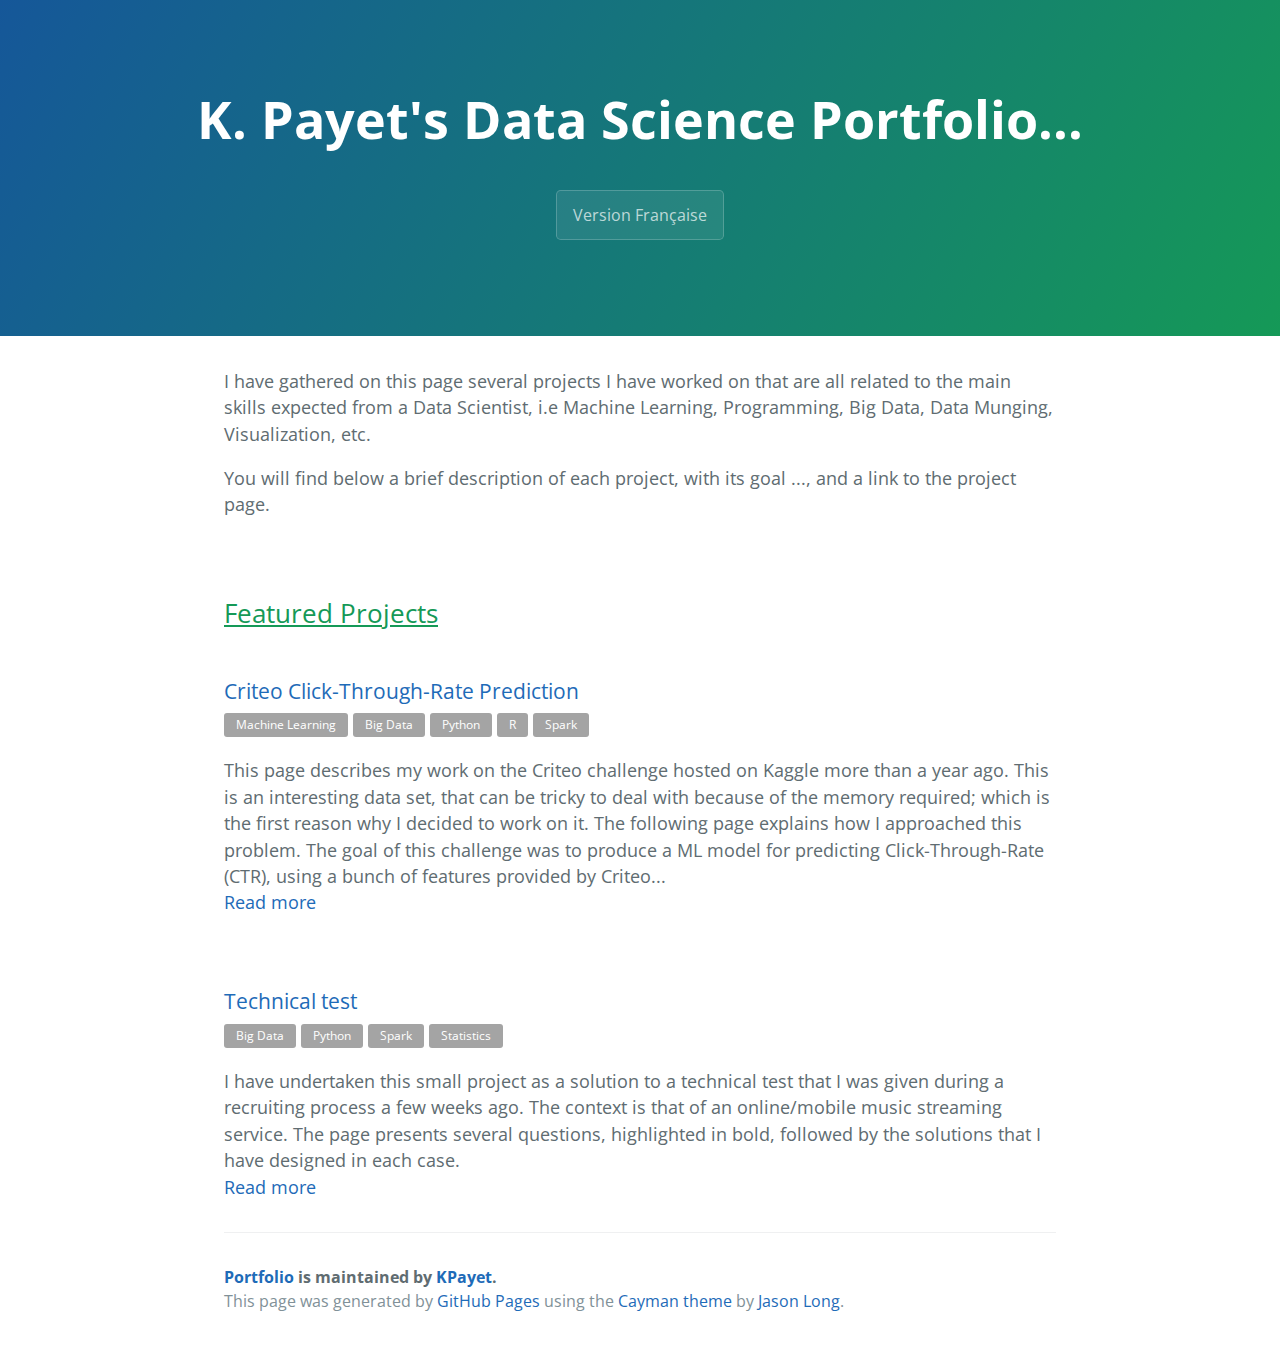
==== index.html @ 8aef6faf "added technical test to portfolio" ====
<!DOCTYPE html>
<html lang="en-us">
  <head>
    <meta charset="UTF-8">
    <title>Portfolio by KPayet</title>
    <meta name="viewport" content="width=device-width, initial-scale=1">
    <link rel="stylesheet" type="text/css" href="stylesheets/normalize.css" media="screen">
    <link href='https://fonts.googleapis.com/css?family=Open+Sans:400,700' rel='stylesheet' type='text/css'>
    <link rel="stylesheet" type="text/css" href="stylesheets/stylesheet.css" media="screen">
    <link rel="stylesheet" type="text/css" href="stylesheets/github-light.css" media="screen">
    <link rel="stylesheet" type="text/css" href="stylesheets/portfolioStylePerso.css" media="all">
  </head>
  <body>
    <section class="page-header">
      <h1 class="project-name">K. Payet's Data Science Portfolio...</h1>
      <h2 class="project-tagline"></h2>
      <a href="http://kpayet.github.io/Portfolio/index_fr.html" class="btn">Version Française</a>
    </section>

    <section class="main-content">
      <!--<h1><a id="portfolio" class="anchor" href="#portfolio" aria-hidden="true"><span class="octicon octicon-link"></span></a></h1>-->
      
      <p>I have gathered on this page several projects I have worked on that are all related to the main skills expected from a Data Scientist, i.e Machine Learning, Programming, Big Data, Data Munging, Visualization, etc.</p>
      <p>You will find below a brief description of each project, with its goal ..., and a link to the project page.</p> 
      <br/>
      
      <h2 style="text-decoration: underline">Featured Projects</h2>
      <br/>
      
      <div>
      	<h3>
      		<a href="http://kpayet.github.io/CriteoKaggle/">Criteo Click-Through-Rate Prediction</a>
      		<ul class="skillList">
				<li>Machine Learning</li>
				<li>Big Data</li>
				<li>Python</li>
				<li>R</li>
				<li>Spark</li>
			</ul>
      	</h3>

      	<p>This page describes my work on the Criteo challenge hosted on Kaggle more than a year ago. This is an interesting data set, that can be tricky to deal with because of the memory required; which is the first reason why I decided to work on it. The following page explains how I approached this problem.

The goal of this challenge was to produce a ML model for predicting Click-Through-Rate (CTR), using a bunch of features provided by Criteo...
<br/>
<a href="http://kpayet.github.io/CriteoKaggle">Read more</a>
		</p>
      </div>
      
      <br/><br/>
      
      <div>
      	<h3>
      		<a href="http://kpayet.github.io/DeezerTestTechnique/index_en.html">Technical test</a>
      		<ul class="skillList">
				<li>Big Data</li>
				<li>Python</li>
				<li>Spark</li>
				<li>Statistics</li>
			</ul>
      	</h3>

      	<p>I have undertaken this small project as a solution to a technical test that I was given during a recruiting process a few weeks ago. The context is that of an online/mobile music streaming service. 
      		
      		The page presents several questions, highlighted in bold, followed by the solutions that I have designed in each case. 
<br/>
<a href="http://kpayet.github.io/DeezerTestTechnique/index_en.html">Read more</a>
		</p>
      </div>

      <footer class="site-footer">
        <span class="site-footer-owner"><a href="https://github.com/KPayet/Portfolio">Portfolio</a> is maintained by <a href="https://github.com/KPayet">KPayet</a>.</span>

        <span class="site-footer-credits">This page was generated by <a href="https://pages.github.com">GitHub Pages</a> using the <a href="https://github.com/jasonlong/cayman-theme">Cayman theme</a> by <a href="https://twitter.com/jasonlong">Jason Long</a>.</span>
      </footer>

    </section>

  
  </body>
</html>
---- stylesheets/stylesheet.css ----
* {
  box-sizing: border-box; }

body {
  padding: 0;
  margin: 0;
  font-family: "Open Sans", "Helvetica Neue", Helvetica, Arial, sans-serif;
  font-size: 16px;
  line-height: 1.5;
  color: #606c71; }

a {
  color: #1e6bb8;
  text-decoration: none; }
  a:hover {
    text-decoration: underline; }

.btn {
  display: inline-block;
  margin-bottom: 1rem;
  color: rgba(255, 255, 255, 0.7);
  background-color: rgba(255, 255, 255, 0.08);
  border-color: rgba(255, 255, 255, 0.2);
  border-style: solid;
  border-width: 1px;
  border-radius: 0.3rem;
  transition: color 0.2s, background-color 0.2s, border-color 0.2s; }
  .btn + .btn {
    margin-left: 1rem; }

.btn:hover {
  color: rgba(255, 255, 255, 0.8);
  text-decoration: none;
  background-color: rgba(255, 255, 255, 0.2);
  border-color: rgba(255, 255, 255, 0.3); }

@media screen and (min-width: 64em) {
  .btn {
    padding: 0.75rem 1rem; } }

@media screen and (min-width: 42em) and (max-width: 64em) {
  .btn {
    padding: 0.6rem 0.9rem;
    font-size: 0.9rem; } }

@media screen and (max-width: 42em) {
  .btn {
    display: block;
    width: 100%;
    padding: 0.75rem;
    font-size: 0.9rem; }
    .btn + .btn {
      margin-top: 1rem;
      margin-left: 0; } }

.page-header {
  color: #fff;
  text-align: center;
  background-color: #159957;
  background-image: linear-gradient(120deg, #155799, #159957); }

@media screen and (min-width: 64em) {
  .page-header {
    padding: 5rem 6rem; } }

@media screen and (min-width: 42em) and (max-width: 64em) {
  .page-header {
    padding: 3rem 4rem; } }

@media screen and (max-width: 42em) {
  .page-header {
    padding: 2rem 1rem; } }

.project-name {
  margin-top: 0;
  margin-bottom: 0.1rem; }

@media screen and (min-width: 64em) {
  .project-name {
    font-size: 3.25rem; } }

@media screen and (min-width: 42em) and (max-width: 64em) {
  .project-name {
    font-size: 2.25rem; } }

@media screen and (max-width: 42em) {
  .project-name {
    font-size: 1.75rem; } }

.project-tagline {
  margin-bottom: 2rem;
  font-weight: normal;
  opacity: 0.7; }

@media screen and (min-width: 64em) {
  .project-tagline {
    font-size: 1.25rem; } }

@media screen and (min-width: 42em) and (max-width: 64em) {
  .project-tagline {
    font-size: 1.15rem; } }

@media screen and (max-width: 42em) {
  .project-tagline {
    font-size: 1rem; } }

.main-content :first-child {
  margin-top: 0; }
.main-content img {
  max-width: 100%; }
.main-content h1, .main-content h2, .main-content h3, .main-content h4, .main-content h5, .main-content h6 {
  margin-top: 2rem;
  margin-bottom: 1rem;
  font-weight: normal;
  color: #159957; }
.main-content p {
  margin-bottom: 1em; }
.main-content code {
  padding: 2px 4px;
  font-family: Consolas, "Liberation Mono", Menlo, Courier, monospace;
  font-size: 0.9rem;
  color: #383e41;
  background-color: #f3f6fa;
  border-radius: 0.3rem; }
.main-content pre {
  padding: 0.8rem;
  margin-top: 0;
  margin-bottom: 1rem;
  font: 1rem Consolas, "Liberation Mono", Menlo, Courier, monospace;
  color: #567482;
  word-wrap: normal;
  background-color: #f3f6fa;
  border: solid 1px #dce6f0;
  border-radius: 0.3rem; }
  .main-content pre > code {
    padding: 0;
    margin: 0;
    font-size: 0.9rem;
    color: #567482;
    word-break: normal;
    white-space: pre;
    background: transparent;
    border: 0; }
.main-content .highlight {
  margin-bottom: 1rem; }
  .main-content .highlight pre {
    margin-bottom: 0;
    word-break: normal; }
.main-content .highlight pre, .main-content pre {
  padding: 0.8rem;
  overflow: auto;
  font-size: 0.9rem;
  line-height: 1.45;
  border-radius: 0.3rem; }
.main-content pre code, .main-content pre tt {
  display: inline;
  max-width: initial;
  padding: 0;
  margin: 0;
  overflow: initial;
  line-height: inherit;
  word-wrap: normal;
  background-color: transparent;
  border: 0; }
  .main-content pre code:before, .main-content pre code:after, .main-content pre tt:before, .main-content pre tt:after {
    content: normal; }
.main-content ul, .main-content ol {
  margin-top: 0; }
.main-content blockquote {
  padding: 0 1rem;
  margin-left: 0;
  color: #819198;
  border-left: 0.3rem solid #dce6f0; }
  .main-content blockquote > :first-child {
    margin-top: 0; }
  .main-content blockquote > :last-child {
    margin-bottom: 0; }
.main-content table {
  display: block;
  width: 100%;
  overflow: auto;
  word-break: normal;
  word-break: keep-all; }
  .main-content table th {
    font-weight: bold; }
  .main-content table th, .main-content table td {
    padding: 0.5rem 1rem;
    border: 1px solid #e9ebec; }
.main-content dl {
  padding: 0; }
  .main-content dl dt {
    padding: 0;
    margin-top: 1rem;
    font-size: 1rem;
    font-weight: bold; }
  .main-content dl dd {
    padding: 0;
    margin-bottom: 1rem; }
.main-content hr {
  height: 2px;
  padding: 0;
  margin: 1rem 0;
  background-color: #eff0f1;
  border: 0; }

@media screen and (min-width: 64em) {
  .main-content {
    max-width: 64rem;
    padding: 2rem 6rem;
    margin: 0 auto;
    font-size: 1.1rem; } }

@media screen and (min-width: 42em) and (max-width: 64em) {
  .main-content {
    padding: 2rem 4rem;
    font-size: 1.1rem; } }

@media screen and (max-width: 42em) {
  .main-content {
    padding: 2rem 1rem;
    font-size: 1rem; } }

.site-footer {
  padding-top: 2rem;
  margin-top: 2rem;
  border-top: solid 1px #eff0f1; }

.site-footer-owner {
  display: block;
  font-weight: bold; }

.site-footer-credits {
  color: #819198; }

@media screen and (min-width: 64em) {
  .site-footer {
    font-size: 1rem; } }

@media screen and (min-width: 42em) and (max-width: 64em) {
  .site-footer {
    font-size: 1rem; } }

@media screen and (max-width: 42em) {
  .site-footer {
    font-size: 0.9rem; } }
---- stylesheets/github-light.css ----
/*
   Copyright 2014 GitHub Inc.

   Licensed under the Apache License, Version 2.0 (the "License");
   you may not use this file except in compliance with the License.
   You may obtain a copy of the License at

       http://www.apache.org/licenses/LICENSE-2.0

   Unless required by applicable law or agreed to in writing, software
   distributed under the License is distributed on an "AS IS" BASIS,
   WITHOUT WARRANTIES OR CONDITIONS OF ANY KIND, either express or implied.
   See the License for the specific language governing permissions and
   limitations under the License.

*/

.pl-c /* comment */ {
  color: #969896;
}

.pl-c1      /* constant, markup.raw, meta.diff.header, meta.module-reference, meta.property-name, support, support.constant, support.variable, variable.other.constant */,
.pl-s .pl-v /* string variable */ {
  color: #0086b3;
}

.pl-e  /* entity */,
.pl-en /* entity.name */ {
  color: #795da3;
}

.pl-s .pl-s1 /* string source */,
.pl-smi      /* storage.modifier.import, storage.modifier.package, storage.type.java, variable.other, variable.parameter.function */ {
  color: #333;
}

.pl-ent /* entity.name.tag */ {
  color: #63a35c;
}

.pl-k /* keyword, storage, storage.type */ {
  color: #a71d5d;
}

.pl-pds              /* punctuation.definition.string, string.regexp.character-class */,
.pl-s                /* string */,
.pl-s .pl-pse .pl-s1 /* string punctuation.section.embedded source */,
.pl-sr               /* string.regexp */,
.pl-sr .pl-cce       /* string.regexp constant.character.escape */,
.pl-sr .pl-sra       /* string.regexp string.regexp.arbitrary-repitition */,
.pl-sr .pl-sre       /* string.regexp source.ruby.embedded */ {
  color: #183691;
}

.pl-v /* variable */ {
  color: #ed6a43;
}

.pl-id /* invalid.deprecated */ {
  color: #b52a1d;
}

.pl-ii /* invalid.illegal */ {
  background-color: #b52a1d;
  color: #f8f8f8;
}

.pl-sr .pl-cce /* string.regexp constant.character.escape */ {
  color: #63a35c;
  font-weight: bold;
}

.pl-ml /* markup.list */ {
  color: #693a17;
}

.pl-mh        /* markup.heading */,
.pl-mh .pl-en /* markup.heading entity.name */,
.pl-ms        /* meta.separator */ {
  color: #1d3e81;
  font-weight: bold;
}

.pl-mq /* markup.quote */ {
  color: #008080;
}

.pl-mi /* markup.italic */ {
  color: #333;
  font-style: italic;
}

.pl-mb /* markup.bold */ {
  color: #333;
  font-weight: bold;
}

.pl-md /* markup.deleted, meta.diff.header.from-file */ {
  background-color: #ffecec;
  color: #bd2c00;
}

.pl-mi1 /* markup.inserted, meta.diff.header.to-file */ {
  background-color: #eaffea;
  color: #55a532;
}

.pl-mdr /* meta.diff.range */ {
  color: #795da3;
  font-weight: bold;
}

.pl-mo /* meta.output */ {
  color: #1d3e81;
}
---- stylesheets/portfolioStylePerso.css ----
.skillList{
	padding:0!important;
	margin:0 0 20px 0 !important;
	}

.skillList li{
	font-size:12px !important;
	background: #A4A4A4;
	display:inline-block;
	color:#fff!important;
	text-decoration:none;
	position:relative;
	padding:12px !important;
	border:none;
	-webkit-border-radius:3px;
	-moz-border-radius:3px;
	border-radius:3px;
	line-height:0;
	}
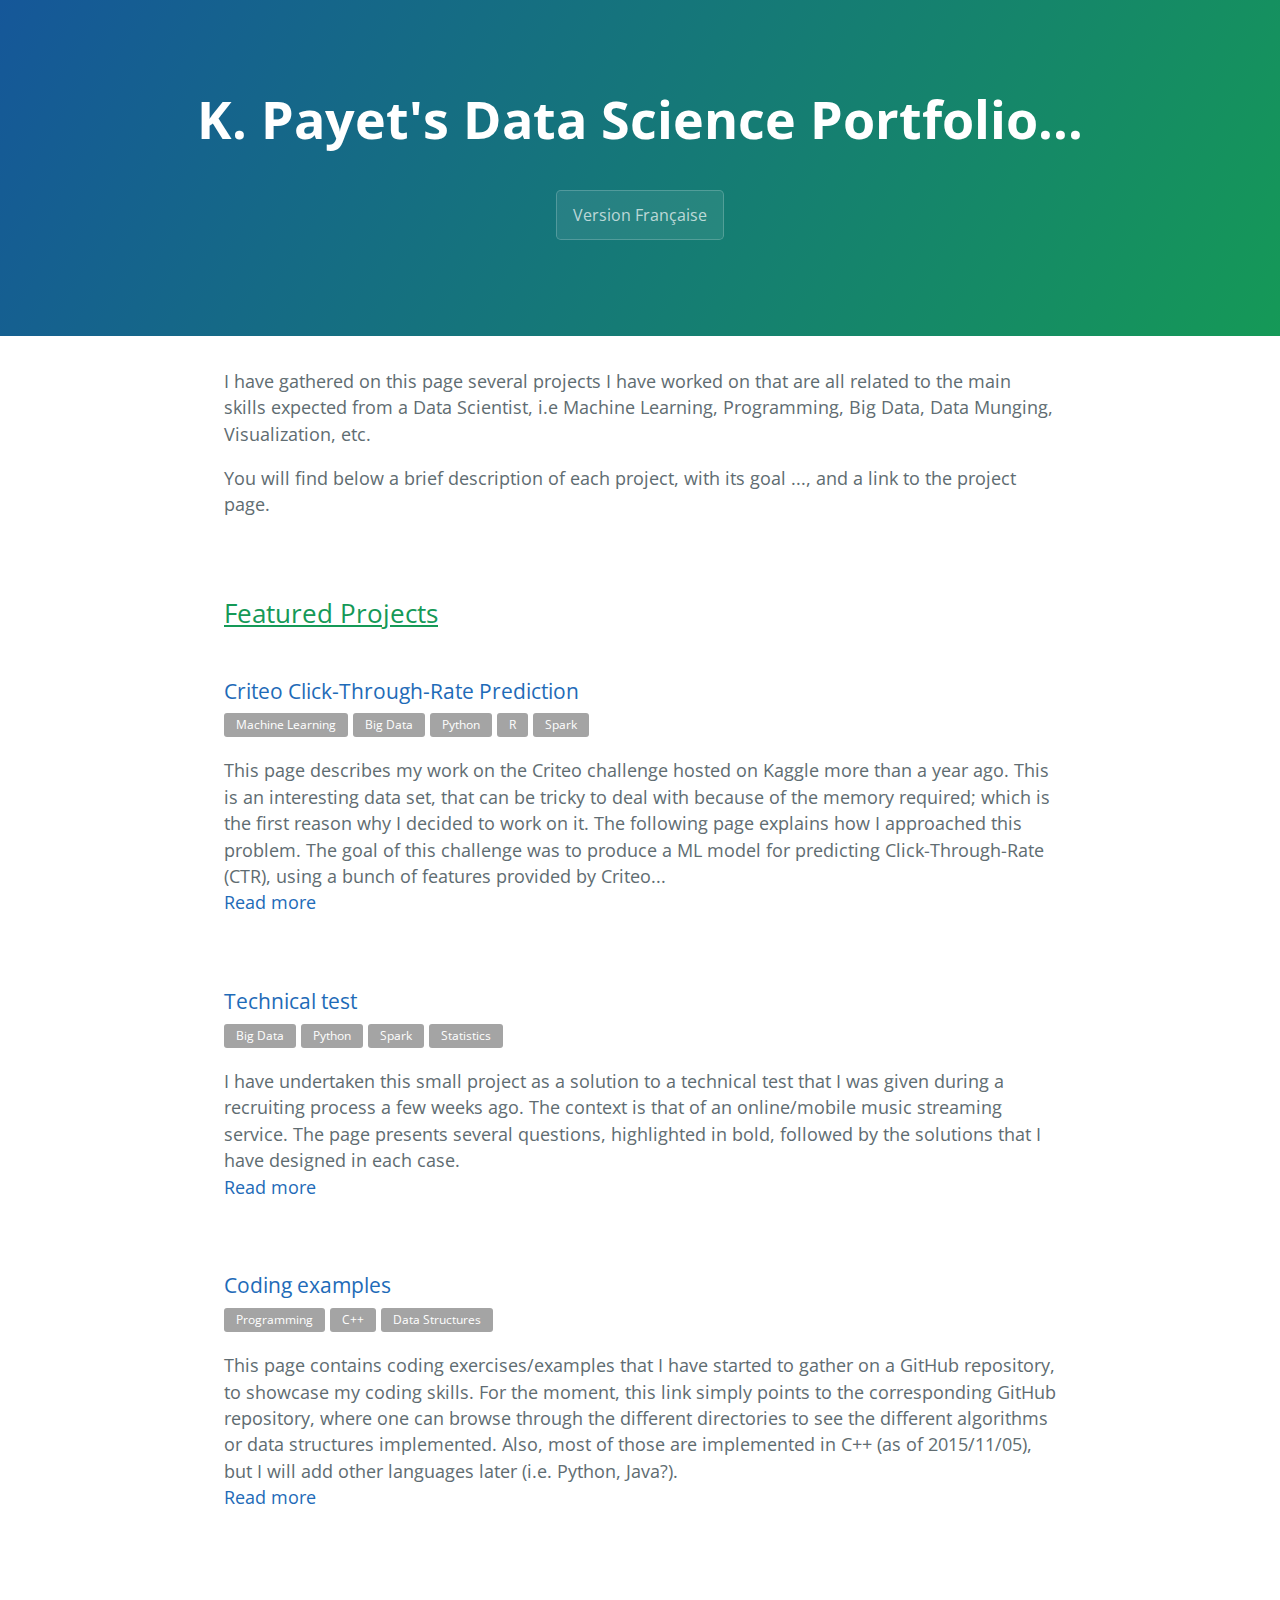
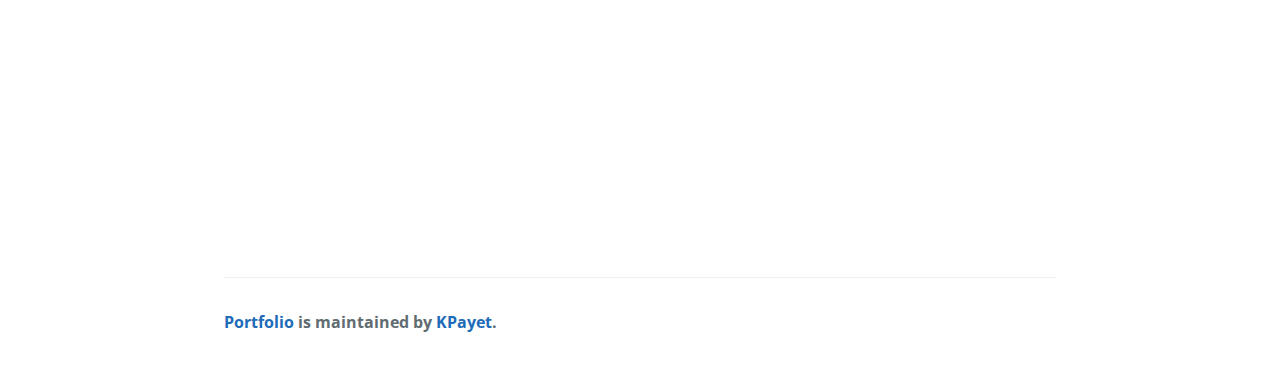
==== commit f0caab1b: "added link to coding drills repository" ====
--- a/index.html
+++ b/index.html
@@ -67,11 +67,32 @@
 <a href="http://kpayet.github.io/DeezerTestTechnique/index_en.html">Read more</a>
 		</p>
       </div>
+	  
+      <br/><br/>
+      
+      <div>
+      	<h3>
+      		<a href="https://github.com/KPayet/CodingDrills">Coding examples</a>
+      		<ul class="skillList">
+				<li>Programming</li>
+				<li>C++</li>
+				<li>Data Structures</li>
+			</ul>
+      	</h3>
 
+      	<p>This page contains coding exercises/examples that I have started to gather on a GitHub repository, to showcase my coding skills.
+      		
+      		For the moment, this link simply points to the corresponding GitHub repository, where one can browse through the different directories to see the different algorithms or data structures implemented. Also, most of those are implemented in C++ (as of 2015/11/05), but I will add other languages later (i.e. Python, Java?).
+<br/>
+<a href="https://github.com/KPayet/CodingDrills">Read more</a>
+		</p>
+      </div>
+      
+      <br/><br/><br/><br/><br/><br/><br/><br/><br/><br/><br/><br/>
       <footer class="site-footer">
         <span class="site-footer-owner"><a href="https://github.com/KPayet/Portfolio">Portfolio</a> is maintained by <a href="https://github.com/KPayet">KPayet</a>.</span>
 
-        <span class="site-footer-credits">This page was generated by <a href="https://pages.github.com">GitHub Pages</a> using the <a href="https://github.com/jasonlong/cayman-theme">Cayman theme</a> by <a href="https://twitter.com/jasonlong">Jason Long</a>.</span>
+        <!--<span class="site-footer-credits">This page was generated by <a href="https://pages.github.com">GitHub Pages</a> using the <a href="https://github.com/jasonlong/cayman-theme">Cayman theme</a> by <a href="https://twitter.com/jasonlong">Jason Long</a>.</span>-->
       </footer>
 
     </section>
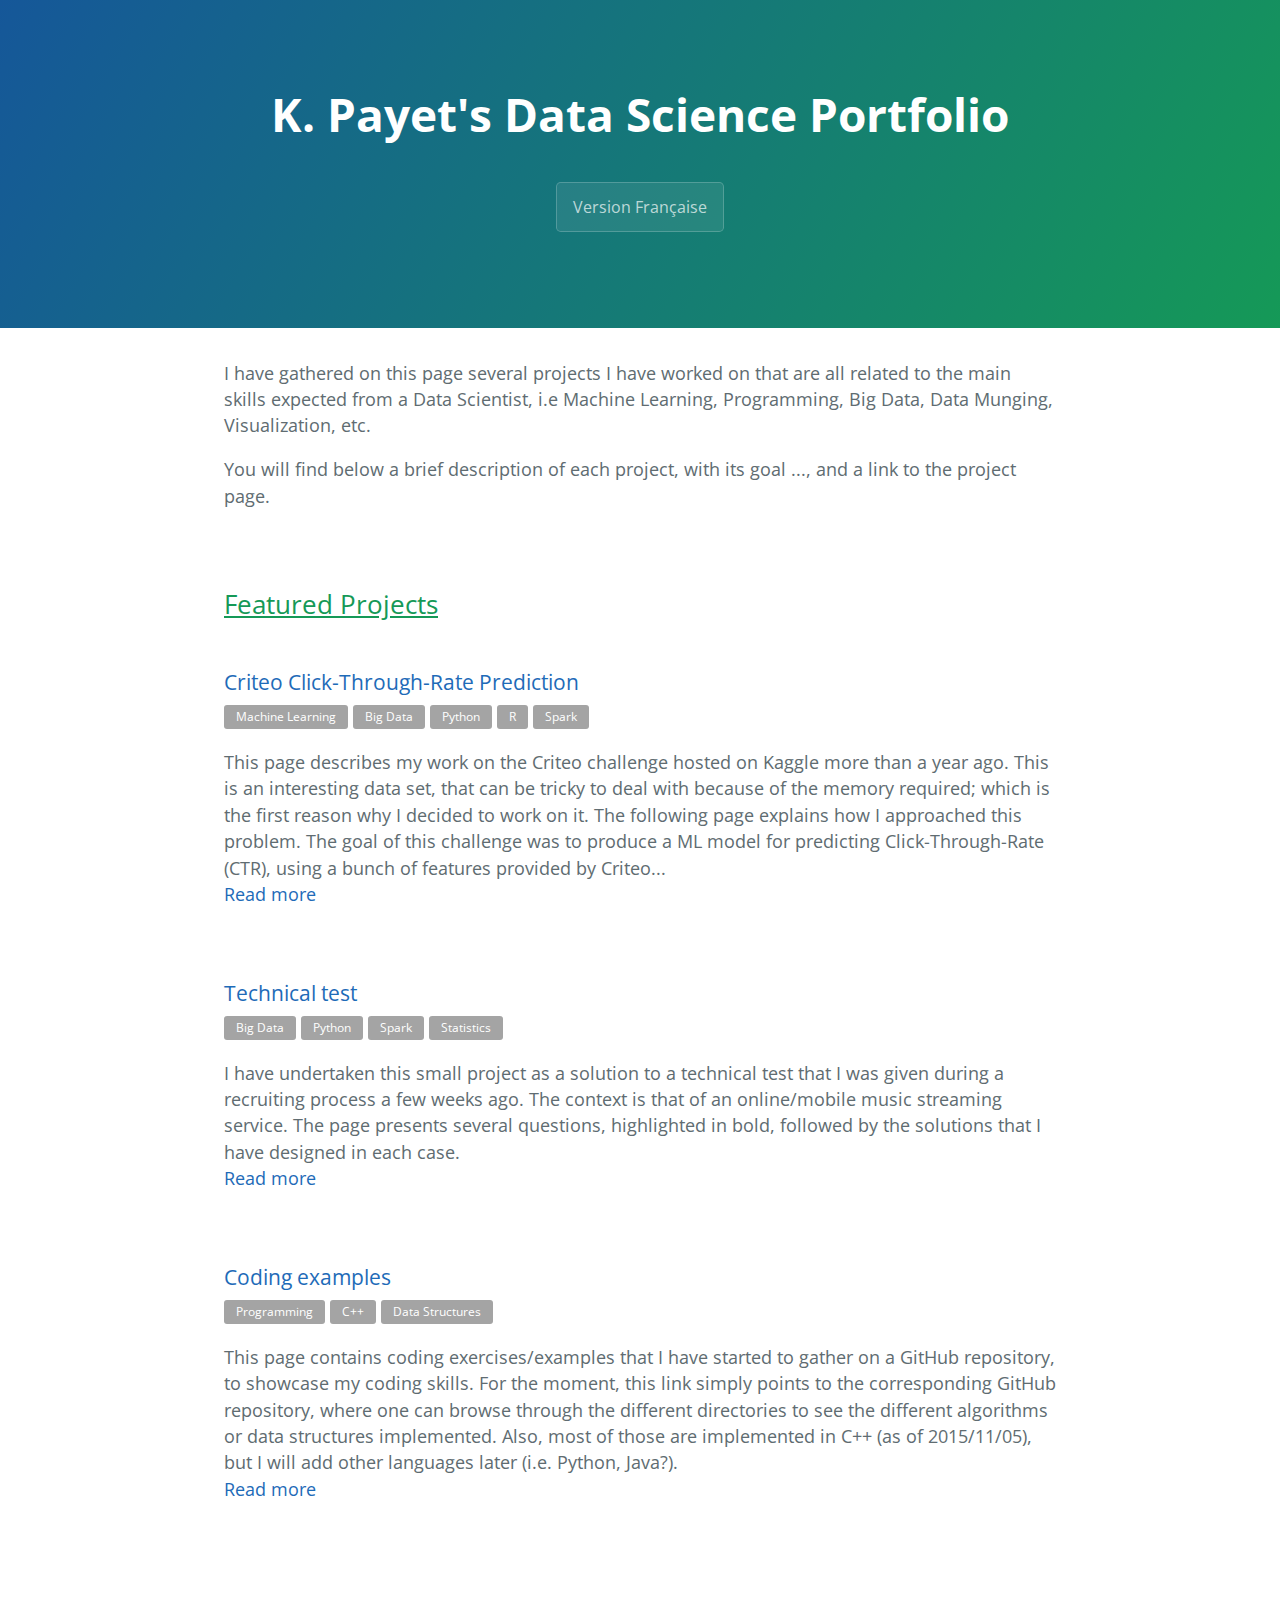
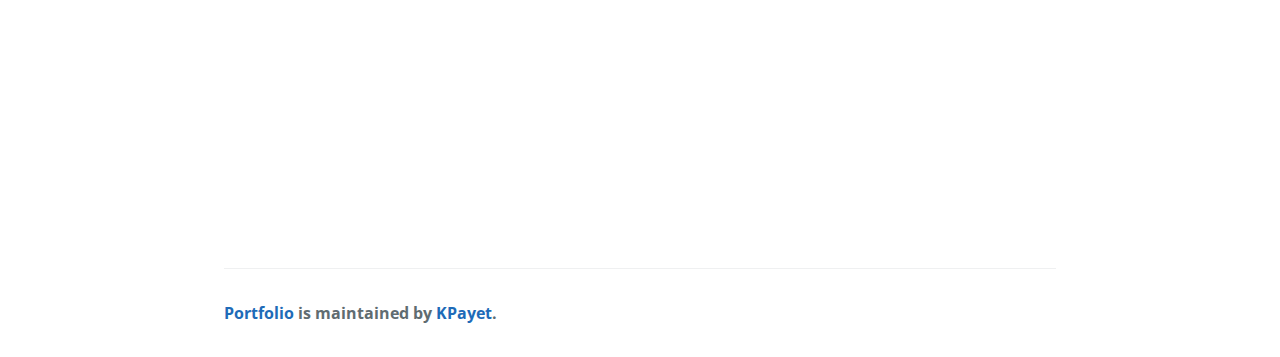
==== commit c3315f27: "minor change" ====
--- a/index.html
+++ b/index.html
@@ -12,7 +12,7 @@
   </head>
   <body>
     <section class="page-header">
-      <h1 class="project-name">K. Payet's Data Science Portfolio...</h1>
+      <h1 class="project-name">K. Payet's Data Science Portfolio</h1>
       <h2 class="project-tagline"></h2>
       <a href="http://kpayet.github.io/Portfolio/index_fr.html" class="btn">Version Française</a>
     </section>
--- a/stylesheets/stylesheet.css
+++ b/stylesheets/stylesheet.css
@@ -77,7 +77,7 @@
 
 @media screen and (min-width: 64em) {
   .project-name {
-    font-size: 3.25rem; } }
+    font-size: 2.9rem; } }
 
 @media screen and (min-width: 42em) and (max-width: 64em) {
   .project-name {
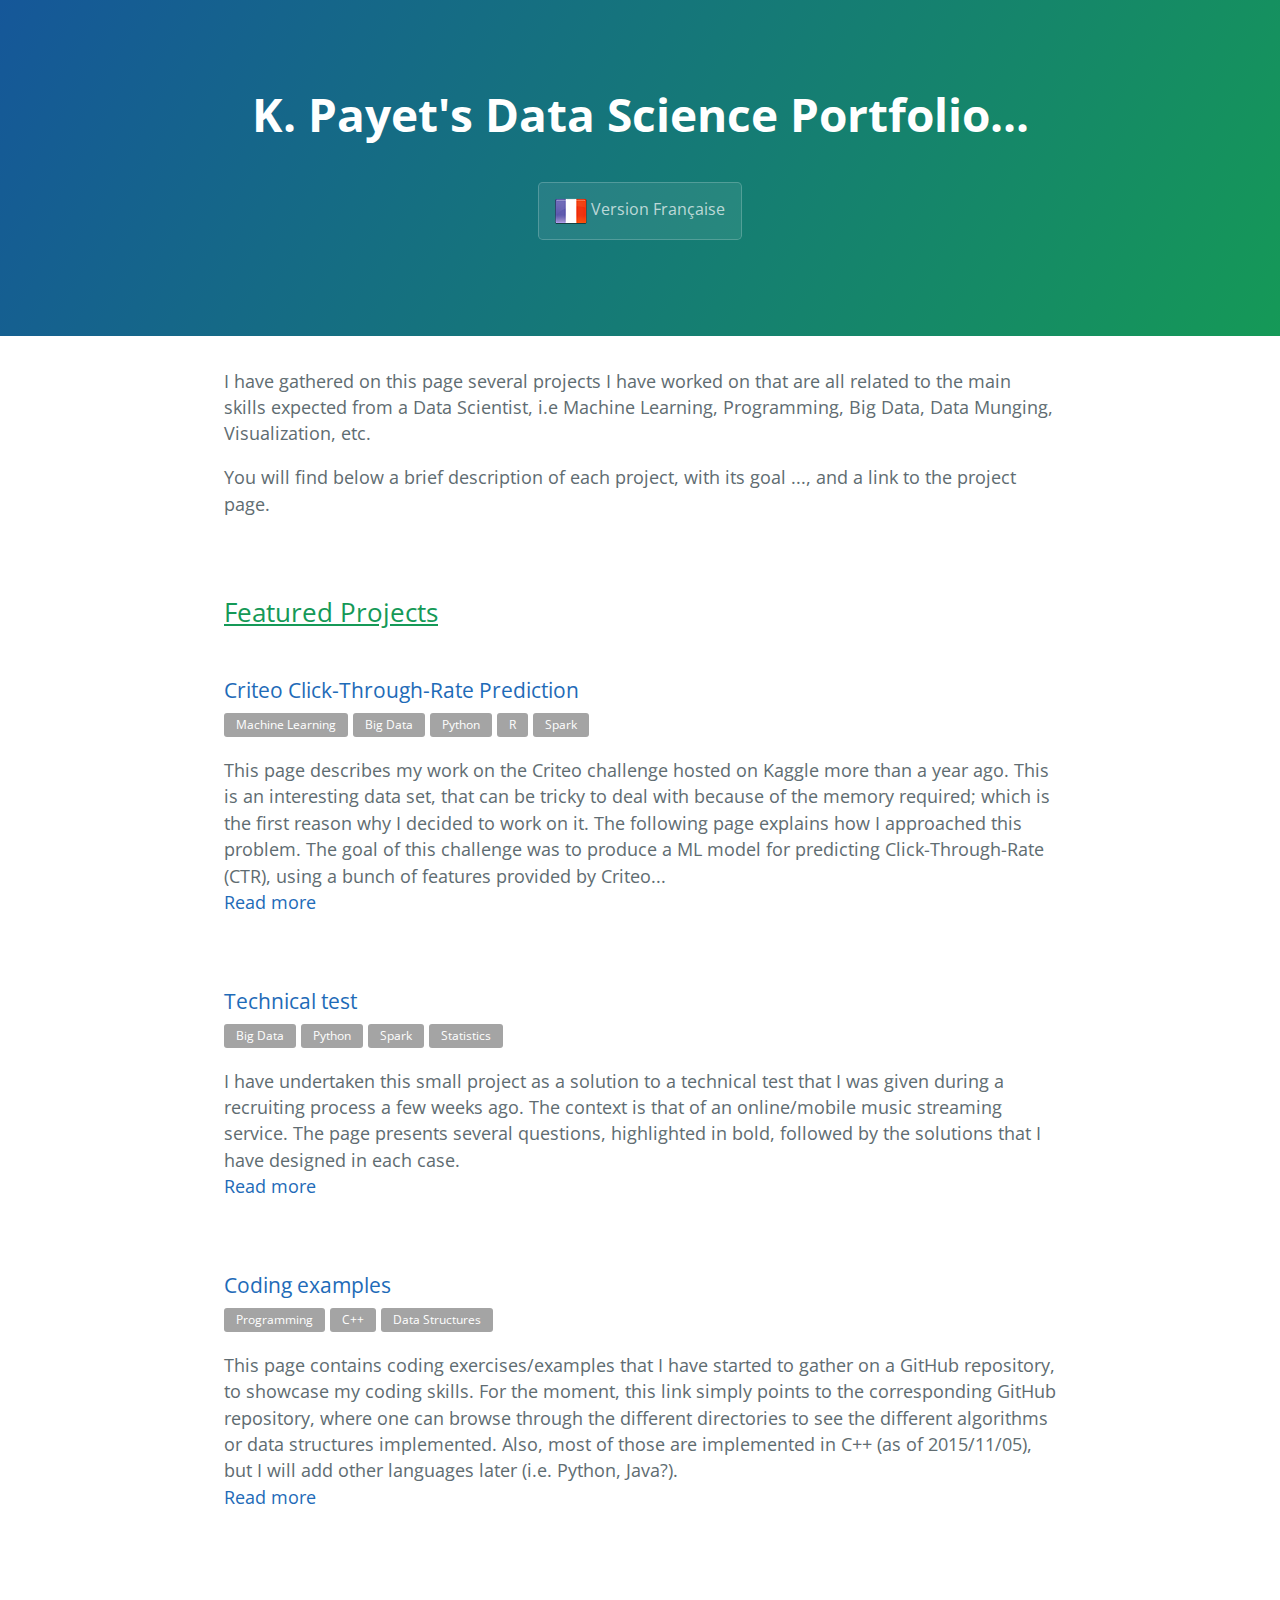
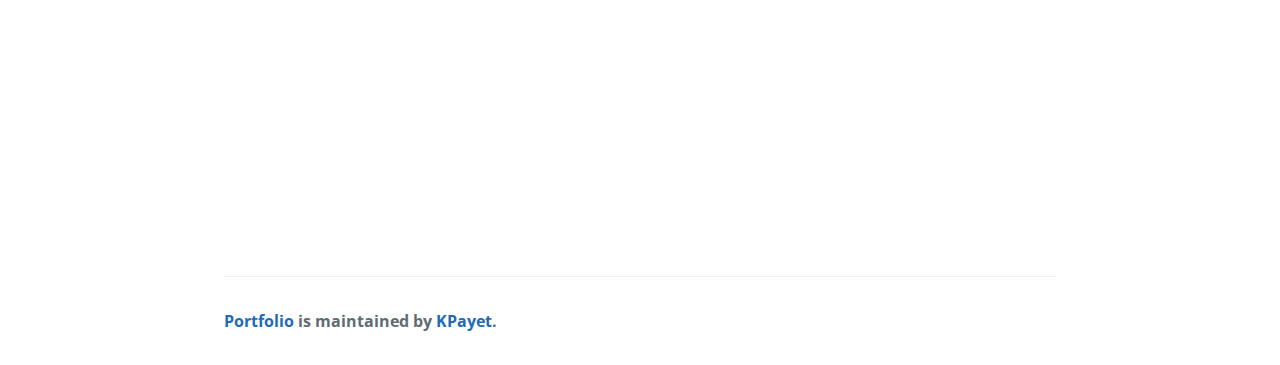
==== commit 4aed07b7: "added icons for different languages links + img folder. Can't really align text and icon..." ====
--- a/index.html
+++ b/index.html
@@ -12,9 +12,9 @@
   </head>
   <body>
     <section class="page-header">
-      <h1 class="project-name">K. Payet's Data Science Portfolio</h1>
+      <h1 class="project-name">K. Payet's Data Science Portfolio...</h1>
       <h2 class="project-tagline"></h2>
-      <a href="http://kpayet.github.io/Portfolio/index_fr.html" class="btn">Version Française</a>
+      <a href="http://kpayet.github.io/Portfolio/index_fr.html" class="btn"><span style="vertical-align: middle;"><img style="display: inline-block; vertical-align: middle;" src="img/fr_flag_32x32.png"/>  Version Française</span></a>
     </section>
 
     <section class="main-content">
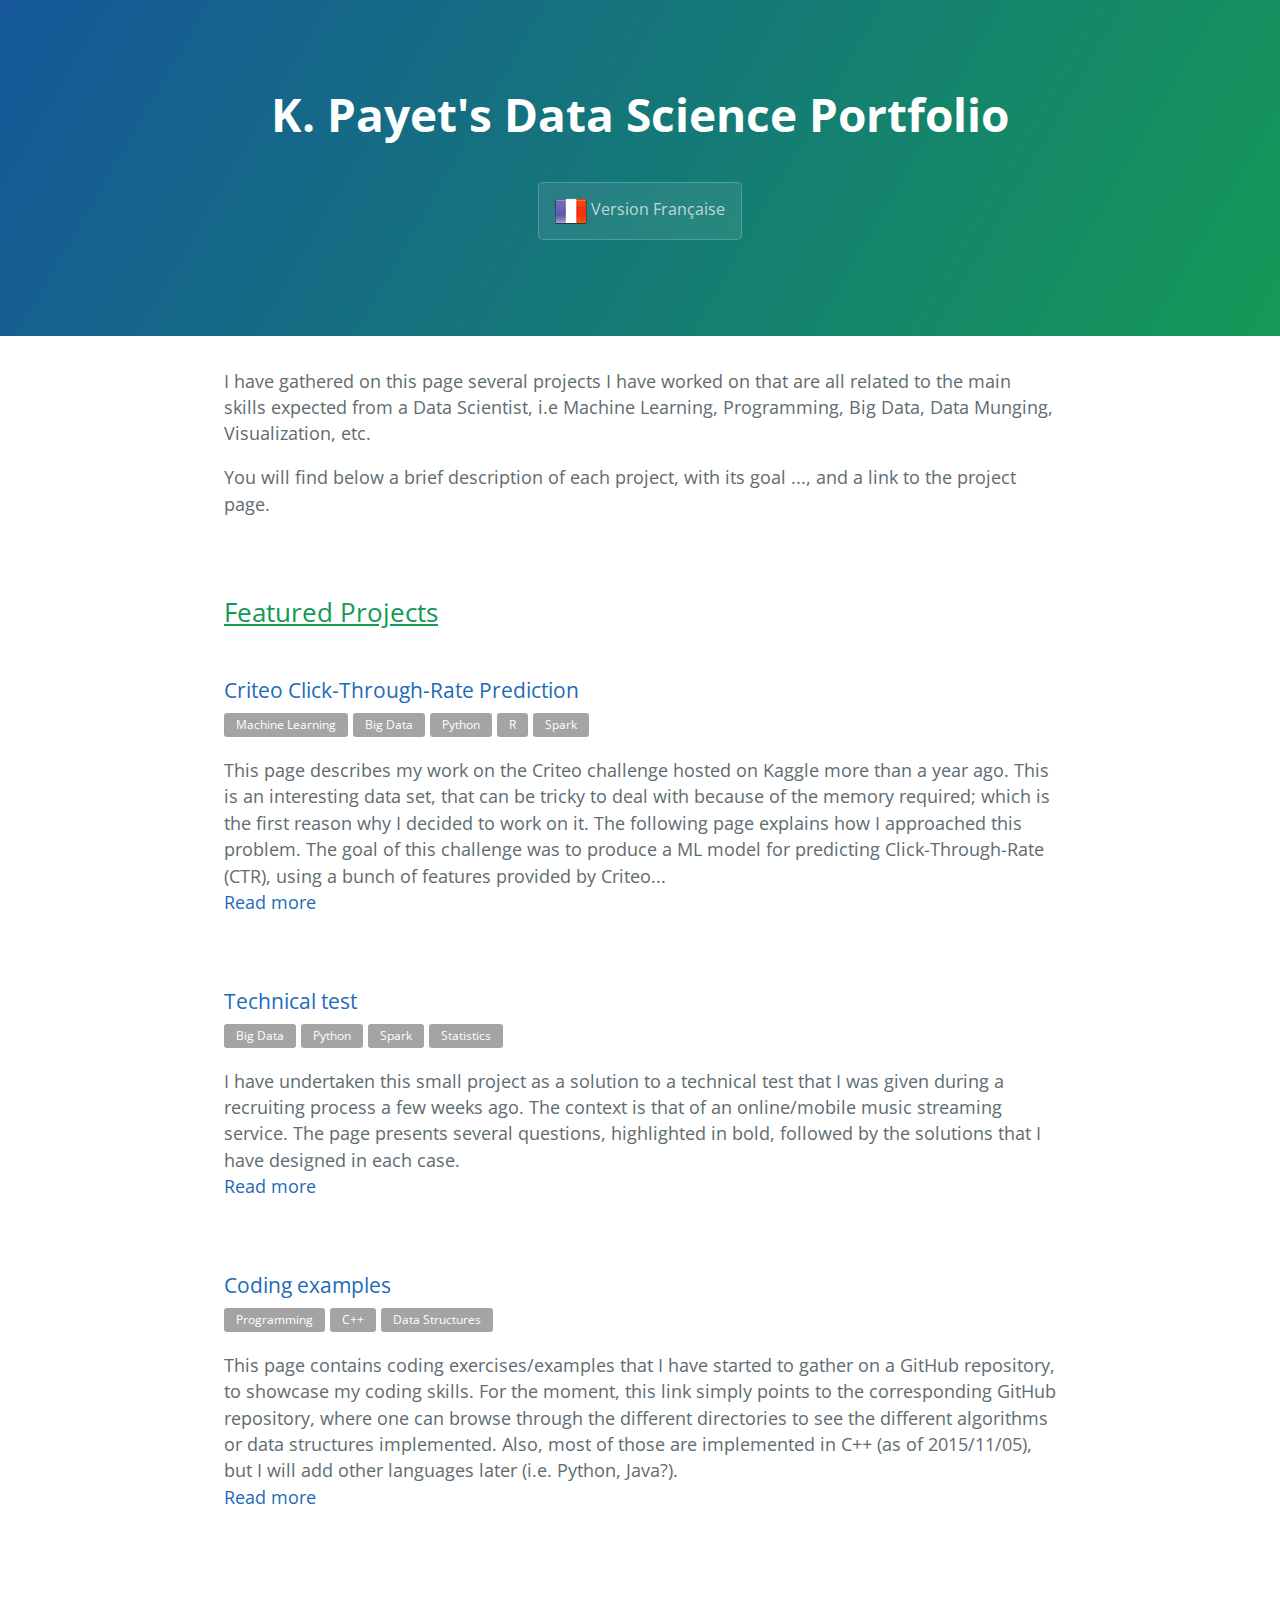
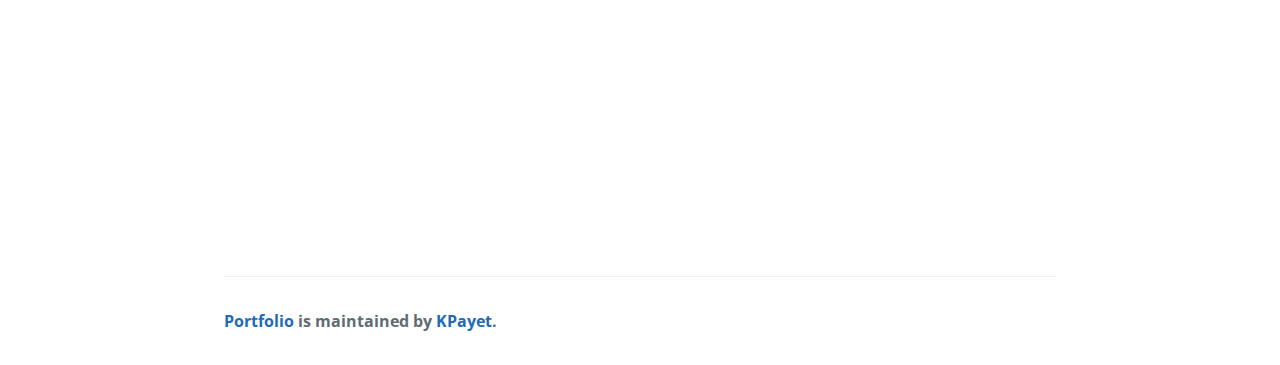
==== commit dd69267c: "Merge branch 'gh-pages' of https://github.com/KPayet/Portfolio into gh-pages" ====
--- a/index.html
+++ b/index.html
@@ -12,7 +12,7 @@
   </head>
   <body>
     <section class="page-header">
-      <h1 class="project-name">K. Payet's Data Science Portfolio...</h1>
+      <h1 class="project-name">K. Payet's Data Science Portfolio</h1>
       <h2 class="project-tagline"></h2>
       <a href="http://kpayet.github.io/Portfolio/index_fr.html" class="btn"><span style="vertical-align: middle;"><img style="display: inline-block; vertical-align: middle;" src="img/fr_flag_32x32.png"/>  Version Française</span></a>
     </section>
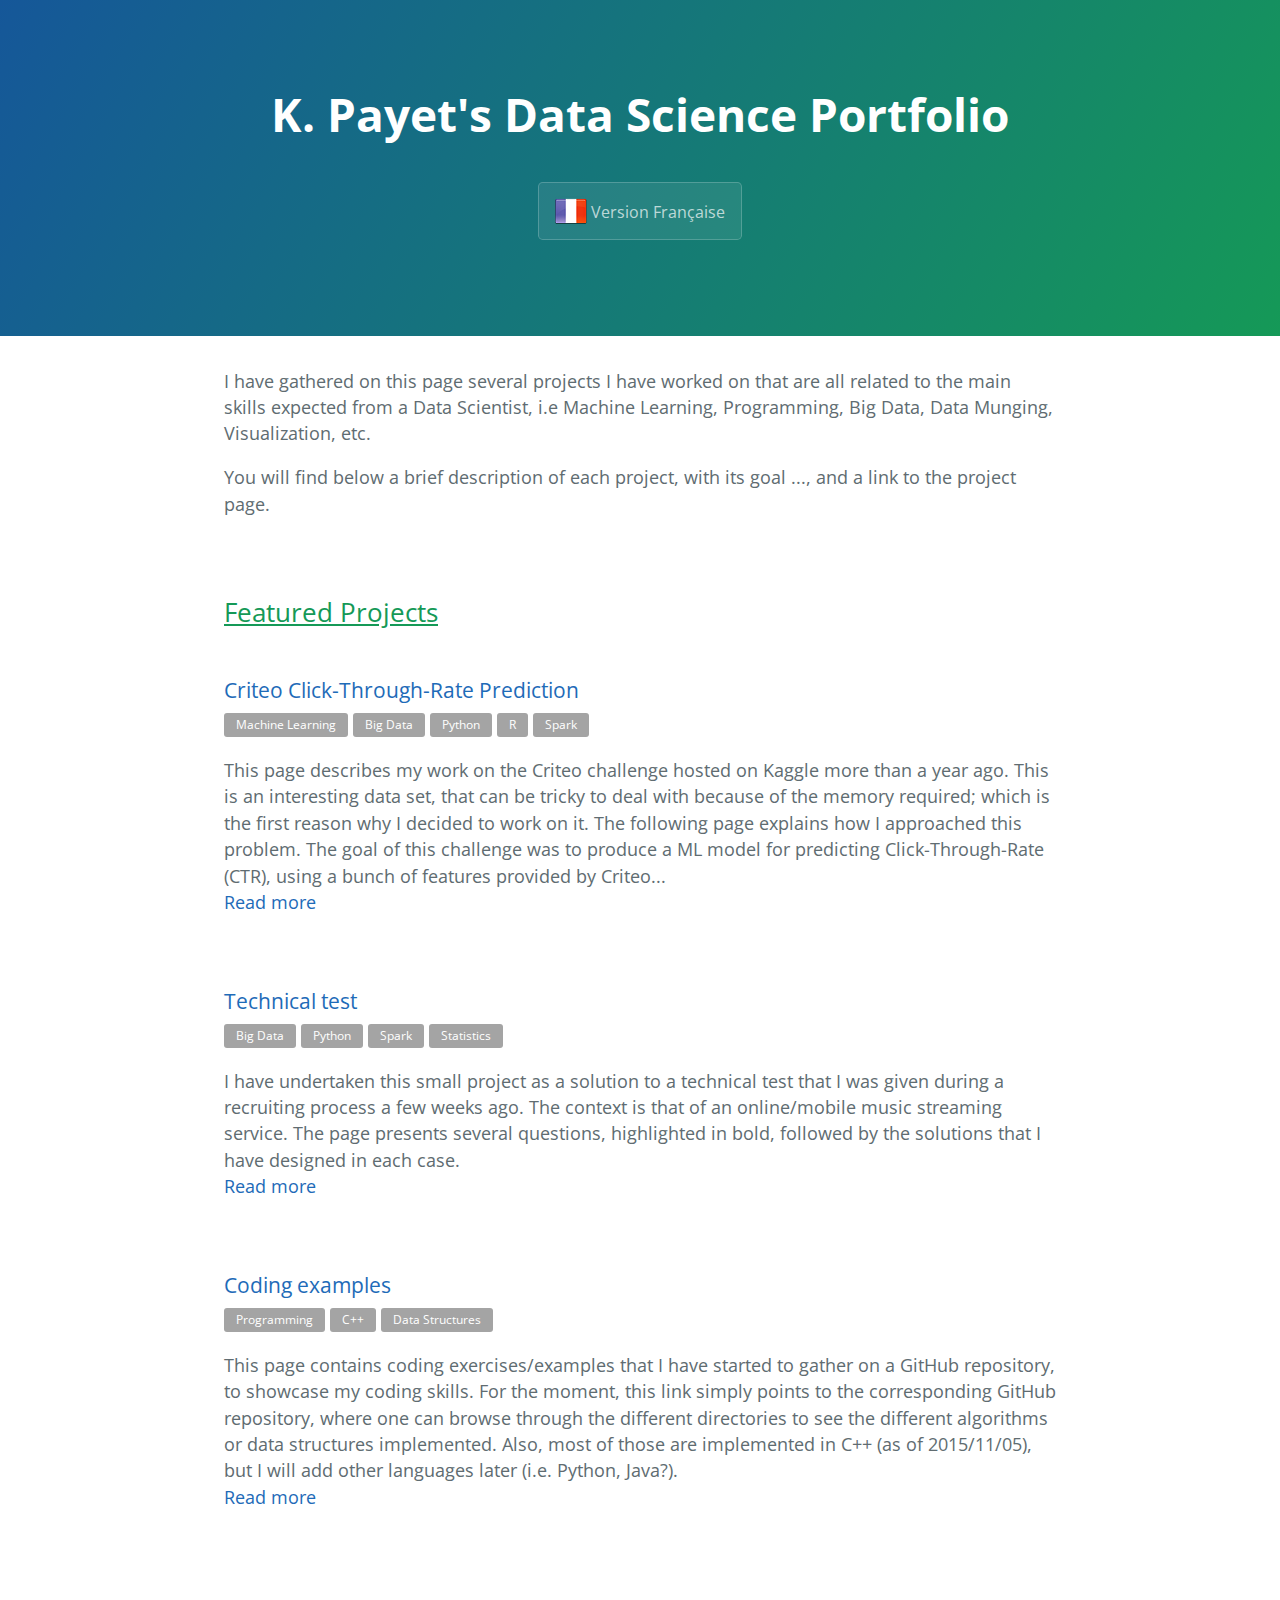
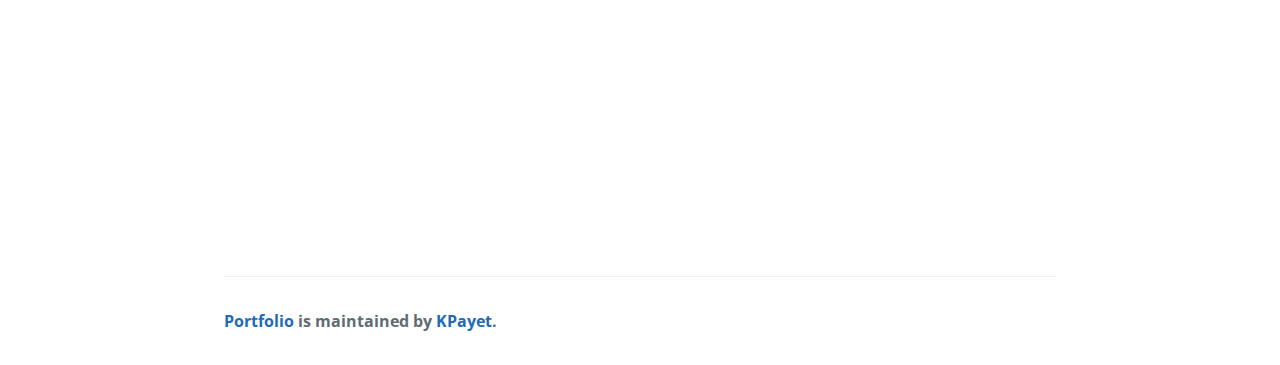
==== commit 038a1c0c: "cosmetics" ====
--- a/index.html
+++ b/index.html
@@ -14,7 +14,9 @@
     <section class="page-header">
       <h1 class="project-name">K. Payet's Data Science Portfolio</h1>
       <h2 class="project-tagline"></h2>
-      <a href="http://kpayet.github.io/Portfolio/index_fr.html" class="btn"><span style="vertical-align: middle;"><img style="display: inline-block; vertical-align: middle;" src="img/fr_flag_32x32.png"/>  Version Française</span></a>
+      <a href="http://kpayet.github.io/Portfolio/index_fr.html" class="btn">
+      	<div><img style="vertical-align: -39%" src="img/fr_flag_32x32.png"/>  Version Française</div>
+      </a>
     </section>
 
     <section class="main-content">
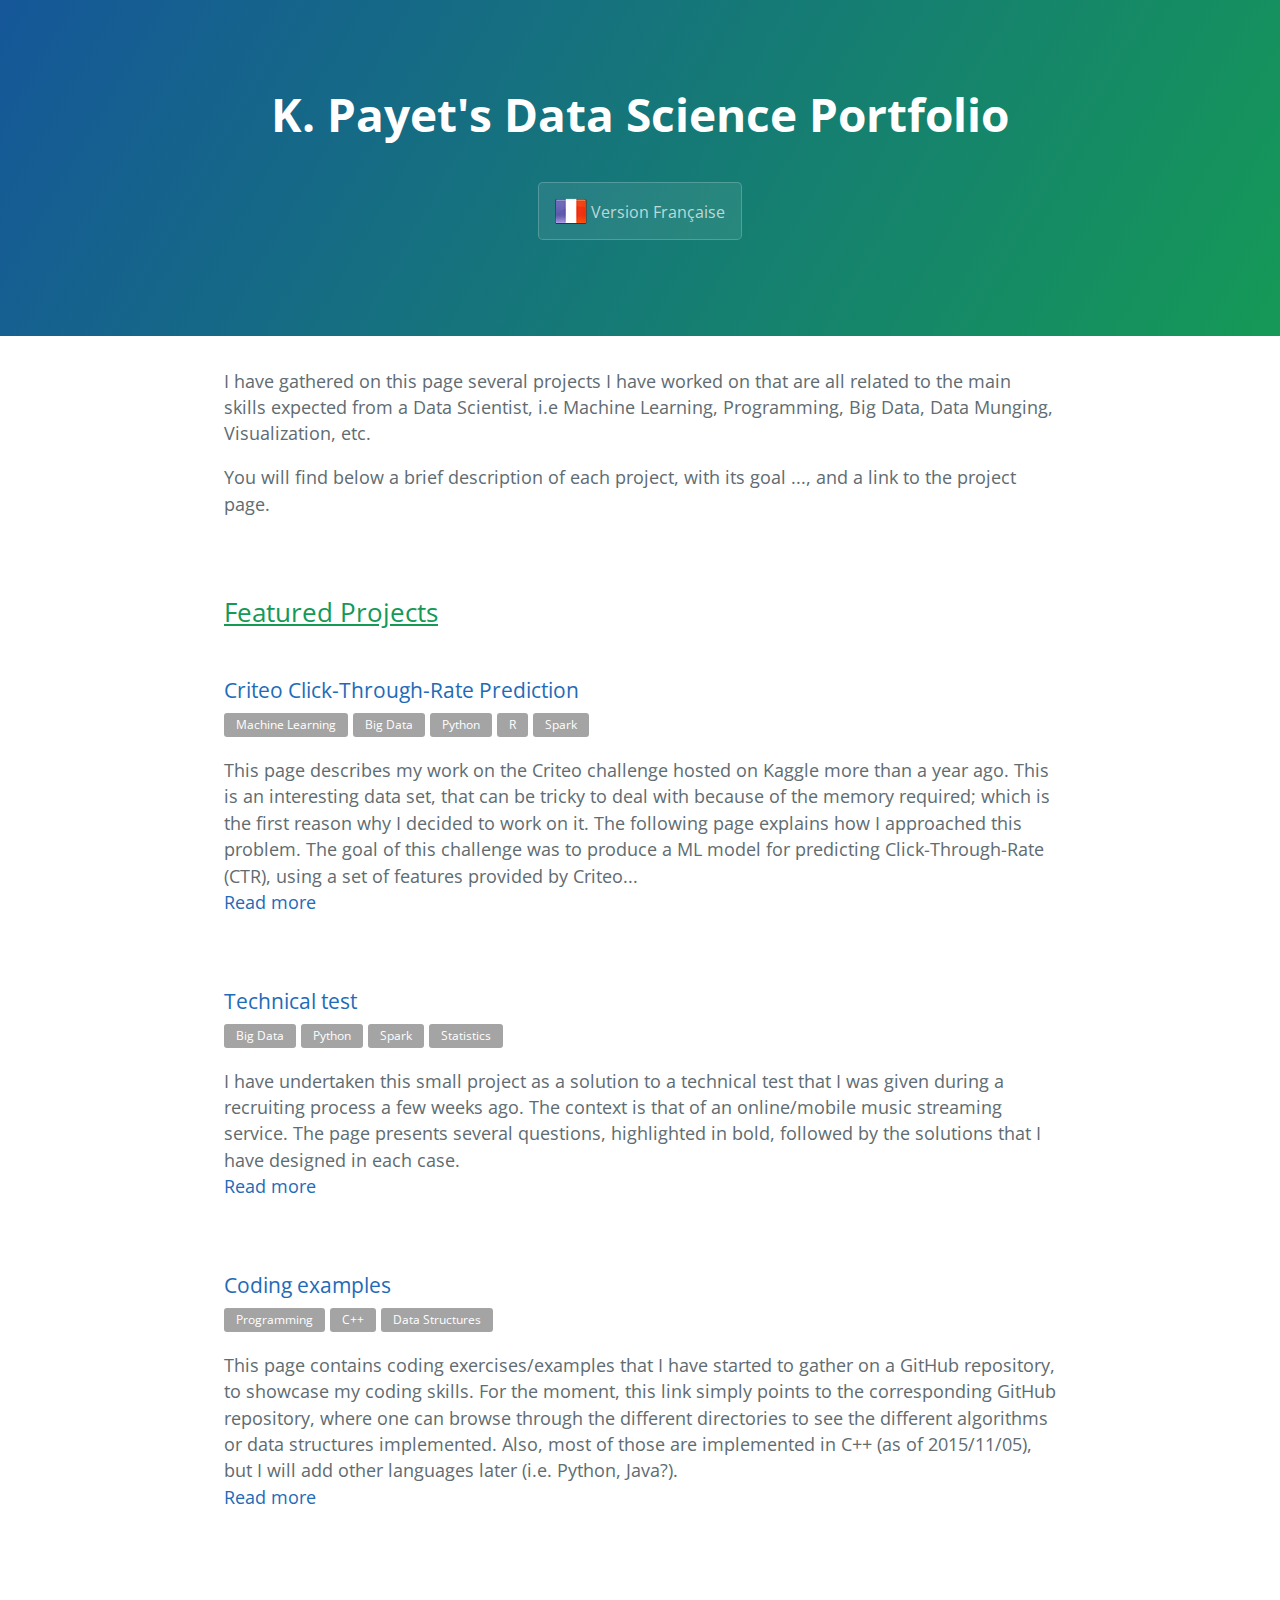
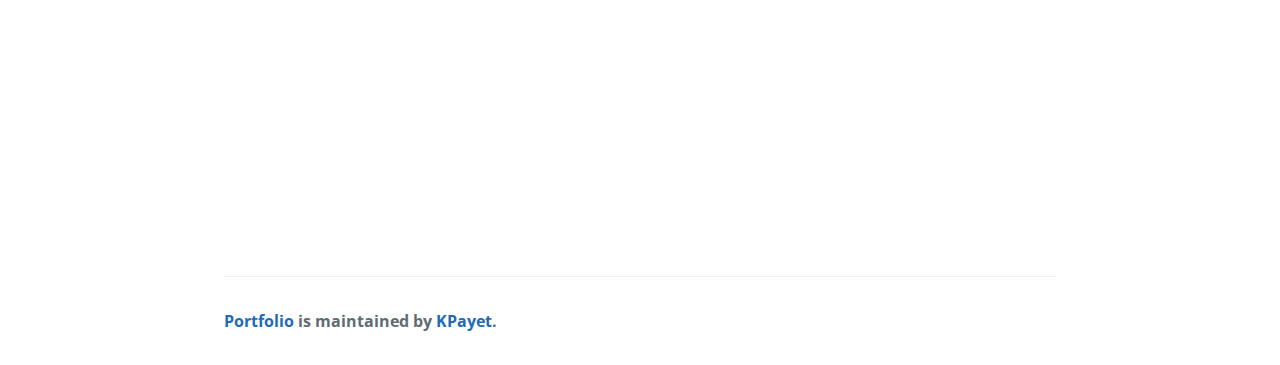
==== commit 2cb22548: "small modifs" ====
--- a/index.html
+++ b/index.html
@@ -43,7 +43,7 @@
 
       	<p>This page describes my work on the Criteo challenge hosted on Kaggle more than a year ago. This is an interesting data set, that can be tricky to deal with because of the memory required; which is the first reason why I decided to work on it. The following page explains how I approached this problem.
 
-The goal of this challenge was to produce a ML model for predicting Click-Through-Rate (CTR), using a bunch of features provided by Criteo...
+The goal of this challenge was to produce a ML model for predicting Click-Through-Rate (CTR), using a set of features provided by Criteo...
 <br/>
 <a href="http://kpayet.github.io/CriteoKaggle">Read more</a>
 		</p>
